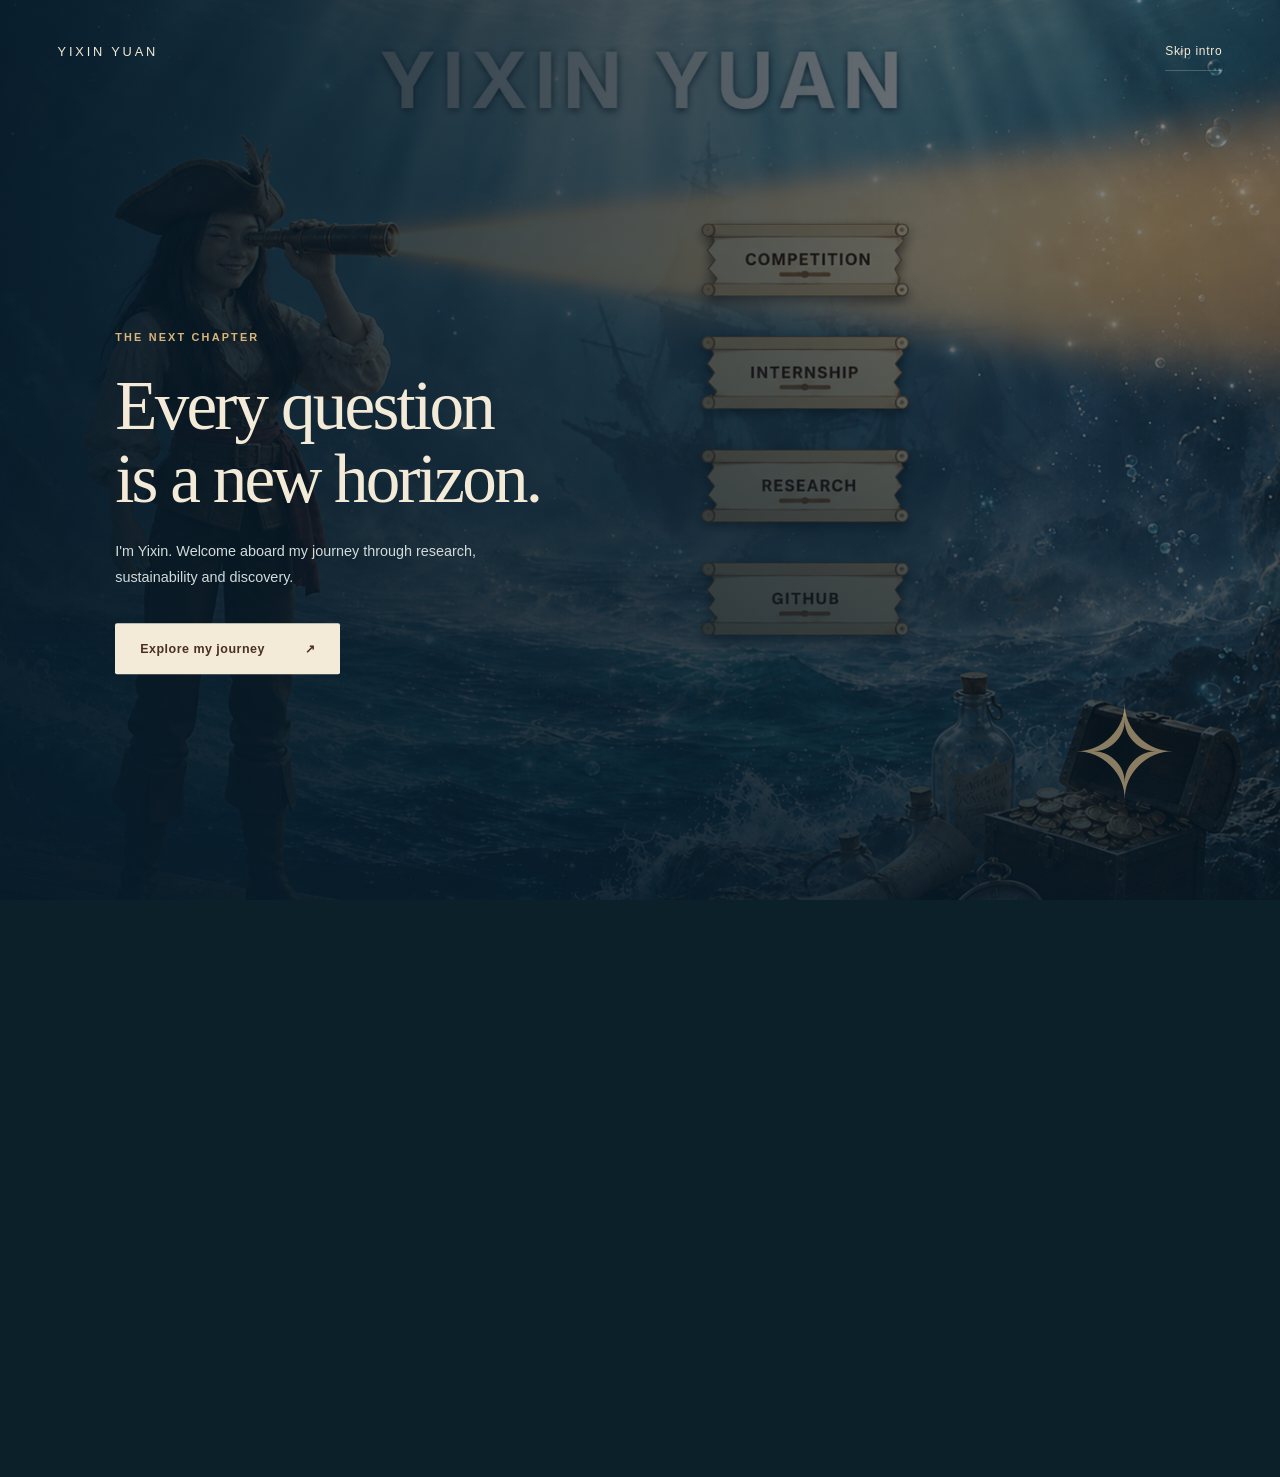
==== index.html @ 0bddb278 "Publish personal portfolio" ====
<!DOCTYPE html>
<!--
素材替换指南（完整说明见 README.md）：
- config.js：统一修改英文履历、文案、图片路径、视频链接与项目链接。
- ：四张 16:10 场景图；新增 GitHub 状态可在配置中设置。
- pirate-intro-v2.mp4：已接入开场视频，路径统一在 config.js 修改。
- assets/documents/：简历 PDF 与研究计划；：碳核算演示。
- 直接双击本文件即可预览；也可运行 python3 -m http.server 8765。
- 无框架、无构建、无外部字体/CDN；缺少视频或状态图时自动降级。
-->
<html lang="en">
<head>
  <meta charset="UTF-8">
  <meta name="viewport" content="width=device-width,initial-scale=1,viewport-fit=cover">
  <meta name="theme-color" content="#102e39">
  <meta name="description" content="">
  <title>Yixin Yuan</title>
  <link rel="stylesheet" href="styles.css">
  <script src="config.js" defer></script>
  <script src="app.js" defer></script>
</head>
<body>
  <section id="intro" class="intro" aria-labelledby="intro-title">
    <img id="intro-poster" class="intro-poster" alt="" fetchpriority="high">
    <video id="intro-video" class="intro-video" playsinline muted preload="auto" hidden></video>
    <div class="intro-shade"></div>
    <div class="intro-top"><span id="intro-name"></span><button id="skip-intro" class="text-button"></button></div>
    <div class="intro-copy">
      <p id="intro-kicker" class="eyebrow"></p>
      <h1 id="intro-title"></h1>
      <p id="intro-description"></p>
      <button id="enter" class="primary-button"><span></span><span aria-hidden="true">↗</span></button>
    </div>
    <div class="video-controls"><button id="play-video" class="text-button" hidden></button><button id="sound" class="text-button" hidden></button></div>
    <span class="intro-compass" aria-hidden="true">✧</span>
  </section>

  <main id="main" class="main" inert>
    <header class="topbar">
      <a id="brand" class="brand" href="#about"></a>
      <span id="subtitle" class="top-subtitle"></span>
      <div class="top-actions"><button id="motion" class="icon-button"></button><button id="replay" class="text-button"></button></div>
    </header>
    <section id="voyage" class="voyage" aria-labelledby="scene-title">
      <h1 id="scene-title" class="sr-only"></h1>
      <div id="stage" class="stage">
        <div id="scene-images" class="scene-images" aria-hidden="true"></div>
        <div class="sea-vignette" aria-hidden="true"></div>
        <div class="scene-signature"><span id="scene-name-mobile"></span><p id="motto"></p></div>
        <nav id="scroll-nav" class="scroll-nav"></nav>
        <div class="scene-caption"><span class="tiny-star" aria-hidden="true">✧</span><p id="scene-hint"></p></div>
      </div>
      <div class="voyage-bottom"><span id="education"></span><button id="awards" class="award-button"><span aria-hidden="true">✦</span><span></span><span aria-hidden="true">↗</span></button></div>
    </section>
    <section id="about" class="about">
      <div><p id="about-kicker" class="eyebrow"></p><h2 id="headline"></h2></div>
      <div class="about-content"><p id="bio"></p><p id="education-previous" class="education-previous"></p><p id="skills-label" class="eyebrow"></p><ul id="skills" class="skills"></ul><div class="about-links"><a id="contact" class="primary-button"></a><a id="cv" class="text-link"></a><a id="github-profile" class="text-link" hidden></a><a id="research-plan" class="text-link"></a><button id="beyond" class="more-button"></button></div></div>
    </section>
    <footer><span id="footer-text"></span><span id="footer-name"></span></footer>
  </main>

  <dialog id="detail" class="detail" aria-labelledby="detail-title">
    <div class="paper">
      <div class="paper-top"><span id="detail-number" class="eyebrow"></span><button id="close-detail" class="close-button"><span aria-hidden="true">×</span></button></div>
      <header class="paper-heading"><p id="detail-subtitle" class="eyebrow"></p><h2 id="detail-title" tabindex="-1"></h2><p id="detail-intro"></p></header>
      <div id="detail-projects"></div>
      <div class="paper-end" aria-hidden="true">✧</div>
    </div>
  </dialog>
  <noscript><div class="noscript">Please enable JavaScript to explore this portfolio.</div></noscript>
</body>
</html>
---- styles.css ----
/* 海盗场景提供叙事，正文区域保持留白；全部交互控件使用真实 HTML，图片不承担可访问性。 */
:root{--sea:#102e39;--deep:#0b2029;--cream:#f3ead7;--ink:#493122;--red:#8b2f28;--gold:#d8b67b;--motion:520ms;color-scheme:dark;font-family:Arial,Helvetica,sans-serif;background:var(--deep);color:var(--cream)}
*{box-sizing:border-box}html{scroll-behavior:smooth}body{margin:0}body.intro-open,body.modal-open{overflow:hidden}button,a{-webkit-tap-highlight-color:transparent}button{font:inherit;color:inherit;cursor:pointer}button{border:0}a{color:inherit}button:focus-visible,a:focus-visible{outline:3px solid #ffdf9f;outline-offset:6px}button:disabled{cursor:default}button[hidden],a[hidden],video[hidden]{display:none!important}.sr-only{position:absolute;width:1px;height:1px;padding:0;margin:-1px;overflow:hidden;clip:rect(0,0,0,0);white-space:nowrap;border:0}.eyebrow{text-transform:uppercase;letter-spacing:.2em;font-size:.68rem;line-height:1.6;font-weight:700}.text-button{background:transparent;padding:12px 0;border-bottom:1px solid #ffffff35;font-size:.75rem;letter-spacing:.06em}.text-button:hover{color:#fff;border-color:var(--gold)}.primary-button{background:var(--cream);color:var(--ink);display:inline-flex;gap:40px;align-items:center;justify-content:space-between;padding:18px 25px;text-decoration:none;font-size:.78rem;font-weight:700;letter-spacing:.04em;transition:transform .25s,box-shadow .25s;border-radius:2px}.primary-button:hover{transform:translateY(-3px);box-shadow:0 10px 35px #0004}.text-link{font-size:.8rem;text-underline-offset:7px}.icon-button{background:transparent;border:1px solid #ffffff3d;border-radius:30px;padding:10px 15px;font-size:.65rem;letter-spacing:.04em;min-height:40px}
.intro{position:fixed;inset:0;z-index:20;background:var(--deep);overflow:hidden;transition:opacity .7s,visibility .7s}.intro.is-leaving{opacity:0;visibility:hidden;pointer-events:none}.intro-poster,.intro-video{position:absolute;width:100%;height:100%;object-fit:cover;object-position:center;inset:0}.intro-poster{filter:brightness(.62);transform:scale(1.03);animation:drift 18s ease-in-out infinite alternate}.intro-video{z-index:1}.intro-shade{position:absolute;z-index:2;inset:0;background:linear-gradient(90deg,#071b29e8 0%,#071b2985 52%,#071b2920),linear-gradient(0deg,#071b29bb,transparent 70%)}.intro-top{position:absolute;top:32px;left:4.5vw;right:4.5vw;z-index:3;display:flex;justify-content:space-between;align-items:center}.intro-top>span{font-size:.8rem;text-transform:uppercase;letter-spacing:.22em}.intro-copy{position:absolute;z-index:3;left:9vw;top:50%;transform:translateY(-37%);max-width:590px}.intro-copy .eyebrow{color:var(--gold);margin-bottom:24px}.intro-copy h1{font:normal clamp(2.8rem,5.4vw,5.5rem)/1.05 Georgia,'Times New Roman',serif;letter-spacing:-.04em;margin:0 0 24px;text-wrap:balance}.intro-copy>p:not(.eyebrow){max-width:395px;color:#d1dbdb;line-height:1.8;font-size:.9rem;margin-bottom:32px}.intro-compass{position:absolute;right:8vw;bottom:8vh;font-size:8rem;font-weight:100;color:#f4d39a8c;z-index:3;animation:compass 30s linear infinite}.video-controls{display:flex;gap:24px;margin-top:16px}.main{opacity:0;transition:opacity .7s}.main.is-ready{opacity:1}.topbar{height:78px;display:flex;justify-content:space-between;align-items:center;padding:0 4vw;gap:24px;background:#102e39}.brand{font-size:.73rem;font-weight:700;letter-spacing:.18em;text-transform:uppercase;text-decoration:none;white-space:nowrap}.top-subtitle{color:#b8cccf;font-size:.67rem;letter-spacing:.1em}.top-actions{display:flex;gap:22px;align-items:center}.top-actions .text-button{font-size:.65rem}.voyage{padding:0 2vw;background:linear-gradient(#102e39,#0b2029)}.stage{width:100%;aspect-ratio:1.6;position:relative;border-radius:12px;isolation:isolate;transform:perspective(1600px) rotateX(var(--rx,0deg)) rotateY(var(--ry,0deg));transition:transform .45s ease-out;box-shadow:0 30px 90px #0003;background:radial-gradient(ellipse at 70% 25%,#668c94,#123b50);overflow:hidden}.scene-images{position:absolute;inset:0}.scene-image{position:absolute;inset:0;width:100%;height:100%;object-fit:contain;opacity:0;transition:opacity .45s ease;pointer-events:none}.scene-image.is-active{opacity:1}.sea-vignette{position:absolute;inset:0;pointer-events:none;background:linear-gradient(0deg,#071f38a8,transparent 15%);z-index:1}.scroll-nav{position:absolute;inset:0;z-index:2;pointer-events:none}.scroll-button{position:absolute;left:var(--x);top:var(--y);width:var(--w);height:var(--h);background:transparent;border-radius:8px;pointer-events:auto;transition:box-shadow .25s,transform .25s,background .25s;transform-origin:center;isolation:isolate}.scroll-button .scroll-label,.scroll-button .scroll-number,.scroll-button .scroll-arrow{opacity:0}.scroll-button:hover,.scroll-button.is-selected,.scroll-button:focus-visible{box-shadow:0 12px 22px #2a1a1466,0 0 36px #fce1a36b;transform:scale(1.055);background:#ffe0a81c;outline:1px solid #ffe4b38c}.scroll-button::after{content:'';position:absolute;inset:4px;border-radius:4px;border:1px solid transparent;pointer-events:none}.scroll-button:focus-visible::after{border:2px solid var(--red)}.scene-caption{position:absolute;bottom:4%;left:5%;z-index:2;display:flex;align-items:center;gap:12px;color:#fff;text-shadow:0 1px 8px #000}.scene-caption p{font-size:.65rem;letter-spacing:.11em}.tiny-star{font-size:1.4rem;color:var(--gold)}.voyage-bottom{display:flex;align-items:center;justify-content:space-between;padding:24px 3vw 28px;gap:24px}.voyage-bottom>span{font-size:.64rem;line-height:1.7;color:#b7c7c8;letter-spacing:.04em}.award-button{display:flex;gap:16px;align-items:center;padding:12px 0;background:none;font-size:.7rem;letter-spacing:.05em;border-bottom:1px solid #d8b67b55;white-space:nowrap}.award-button>span:first-child{color:var(--gold)}.award-button:hover{color:var(--gold)}.about{display:grid;grid-template-columns:1fr 1fr;gap:8vw;padding:80px 8vw 100px;background:var(--cream);color:var(--ink)}.about .eyebrow{color:var(--red)}.about h2{font:normal clamp(2rem,3.5vw,3.7rem)/1.1 Georgia,serif;letter-spacing:-.035em;max-width:540px;margin:25px 0}.about-content>p:first-child{font-size:.97rem;line-height:1.9;margin-top:0}.education-previous{font-size:.75rem;line-height:1.6;color:#766351}.about-content>.eyebrow{margin-top:30px}.skills{list-style:none;padding:0;display:flex;flex-wrap:wrap;gap:8px;margin:16px 0 28px}.skills li{font-size:.66rem;border:1px solid #604b3333;padding:8px 10px;border-radius:2px}.about-links{display:flex;gap:24px;align-items:center;flex-wrap:wrap}.about-links .primary-button{background:var(--red);color:#fff}.about a:focus-visible{outline-color:var(--red)}footer{padding:27px 5vw;display:flex;justify-content:space-between;font-size:.62rem;letter-spacing:.08em;color:#b4c5c7;gap:20px}
/* 牛皮纸弹窗：边缘轮廓通过 CSS 裁切，纹理采用渐变，移动端仍保留清晰可读的实文字。 */
.detail{border:0;padding:12px;background:transparent;color:var(--ink);width:min(890px,94vw);max-height:92dvh;overflow:auto;overscroll-behavior:contain;scrollbar-width:thin;scrollbar-color:#b68d58 #e5cfaa;color-scheme:light;outline:none}.detail::backdrop{background:#081c2c9c;backdrop-filter:blur(12px);-webkit-backdrop-filter:blur(12px)}.detail[open]{animation:unfurl .45s cubic-bezier(.2,.85,.2,1)}.detail.is-closing{animation:fold .22s ease forwards}.detail.is-closing::backdrop{background:#081c2c00;backdrop-filter:blur(0)}.paper{position:relative;padding:32px clamp(24px,6vw,70px) 26px;background:radial-gradient(ellipse at 0 5%,#aa6c3d44,transparent 32%),radial-gradient(ellipse at 100% 70%,#b2783936,transparent 40%),repeating-linear-gradient(4deg,#744a1504 0,#744a1504 1px,transparent 1px,transparent 4px),linear-gradient(120deg,#ead4ab,#f4e5c5 40%,#e6c99a);box-shadow:inset 0 0 45px #84552650;clip-path:polygon(1% 0,18% .35%,35% 0,53% .2%,72% 0,93% .3%,99% 0,100% 7%,99.5% 19%,100% 33%,99.6% 53%,100% 74%,99.4% 89%,100% 100%,85% 99.7%,66% 100%,46% 99.7%,22% 100%,0 99.6%,.5% 83%,0 68%,.45% 44%,0 23%)}.paper-top{display:flex;justify-content:space-between;align-items:center;gap:20px;border-bottom:1px solid #8a54232e;padding-bottom:18px}.paper-top>.eyebrow{color:#86684c;font-size:.63rem}.close-button{width:44px;height:44px;border:1px solid #72472b44;border-radius:50%;background:#f9ebd145;font-size:1.7rem;color:var(--red);line-height:1}.close-button:hover{background:var(--red);color:#fff}.close-button:focus-visible,.detail a:focus-visible{outline-color:var(--red)}.paper-heading{padding:28px 0}.paper-heading .eyebrow{color:var(--red)}.paper-heading h2{font:normal clamp(2rem,4vw,3.8rem)/1.05 Georgia,serif;letter-spacing:-.035em;color:var(--red);margin:14px 0 20px;outline:none}.paper-heading>p:last-child{line-height:1.8;font-size:.9rem;max-width:650px}.project{border-top:1px solid #8a542340;padding:26px 0}.project-meta{display:flex;justify-content:space-between;align-items:flex-start;gap:18px}.project h3{font:normal clamp(1.4rem,2.3vw,1.9rem)/1.2 Georgia,serif;margin:0;color:#663c26;max-width:470px}.project time{font-size:.66rem;line-height:1.6;color:var(--red);min-width:92px;text-align:right;padding-top:4px}.project-role{font-size:.75rem;line-height:1.7;font-weight:700;margin:10px 0;color:#6d503c}.tags{display:flex;flex-wrap:wrap;gap:7px;margin:14px 0 20px}.tags span{font-size:.61rem;padding:5px 8px;background:#8b2f280a;border:1px solid #8b2f282b;border-radius:2px;color:var(--red)}.project h4{font-size:.61rem;letter-spacing:.16em;text-transform:uppercase;color:var(--red);margin:20px 0 8px}.project ul{padding-left:18px;margin:8px 0;font-size:.83rem;line-height:1.8}.project li{padding-left:3px;margin-bottom:6px}.project-link{display:inline-flex;gap:20px;margin-top:12px;font-size:.75rem;color:var(--red);font-weight:700;text-underline-offset:6px;line-height:1.7}.paper-end{text-align:center;color:#99643f;font-size:2rem;padding-top:10px}.noscript{position:fixed;z-index:100;inset:0;display:grid;place-content:center;background:var(--sea);padding:30px;line-height:2}
@keyframes drift{to{transform:scale(1.09) translateX(-1%)}}@keyframes compass{to{transform:rotate(360deg)}}@keyframes unfurl{from{opacity:0;transform:translate(var(--origin-x,0),var(--origin-y,25px)) scale(.84)}to{opacity:1;transform:translate(0,0) scale(1)}}@keyframes fold{to{opacity:0;transform:translateY(14px) scale(.96)}}
@media(min-width:1800px){.voyage{padding:0 max(2vw,calc((100vw - 1800px)/2))}.topbar{padding-left:max(4vw,calc((100vw - 1700px)/2));padding-right:max(4vw,calc((100vw - 1700px)/2))}}
@media(max-width:760px){.topbar{height:68px;padding:0 5vw;gap:12px}.top-subtitle{display:none}.top-actions{gap:14px}.brand{font-size:.66rem}.icon-button{font-size:.57rem;padding:9px}.top-actions .text-button{font-size:.57rem}.voyage{padding:0}.stage{aspect-ratio:auto;min-height:0;overflow:visible;border-radius:0;transform:none!important;box-shadow:none;background:var(--sea);padding-top:62.5%}.scene-images{height:auto;aspect-ratio:1.6;bottom:auto;overflow:hidden}.scene-image{object-fit:contain}.sea-vignette{height:62.5vw;bottom:auto;background:linear-gradient(0deg,var(--sea),transparent 25%)}.scroll-nav{position:relative;inset:auto;display:grid;grid-template-columns:1fr 1fr;gap:17px 14px;padding:10px 6vw 16px;background:var(--sea)}.scroll-button{position:relative;left:auto;top:auto;width:auto;height:76px;display:flex;align-items:center;justify-content:center;gap:9px;background:linear-gradient(110deg,#d2b17b,#f0dfb5 40%,#e0c393);border:1px solid #ad8653;border-radius:3px;color:#573723;box-shadow:0 5px 12px #0004;transition:transform .25s,box-shadow .25s;clip-path:polygon(0 0,100% 0,100% 12%,95% 23%,100% 35%,96% 48%,100% 60%,95% 73%,100% 85%,100% 100%,0 100%,0 85%,5% 73%,0 60%,4% 48%,0 35%,5% 23%,0 12%)}.scroll-button .scroll-label{opacity:1;font-size:.68rem;text-transform:uppercase;letter-spacing:.09em;font-weight:700}.scroll-button .scroll-number{opacity:.5;font-size:.58rem}.scroll-button::before{content:'';position:absolute;inset:6px 0;border-top:1px solid #ad8653;border-bottom:1px solid #ad8653}.scroll-button:hover,.scroll-button.is-selected,.scroll-button:focus-visible{background:linear-gradient(110deg,#dec18e,#fff0c9 40%,#e4c590);transform:translateY(-3px);box-shadow:0 8px 20px #e8cc6a55;outline:0}.scroll-button.is-selected .scroll-label{color:var(--red)}.scroll-button.is-selected::after{border:1px solid var(--red);inset:10px}.scene-caption{position:relative;inset:auto;justify-content:center;padding:3px 6vw 15px;gap:8px}.scene-caption p{font-size:.58rem;letter-spacing:.025em;text-align:center;line-height:1.8}.voyage-bottom{padding:14px 6vw 24px;align-items:flex-start;gap:18px;border-top:1px solid #ffffff12}.voyage-bottom>span{max-width:55%;font-size:.6rem}.award-button{font-size:.61rem;gap:8px;padding-top:4px}.about{grid-template-columns:1fr;gap:20px;padding:46px 7vw 54px}.about h2{margin:16px 0 10px;font-size:2.5rem}.about-content>p:first-child{font-size:.9rem}.about-links{gap:20px}.about-links .primary-button{padding:16px 20px}.intro-copy{left:8vw;right:8vw;max-width:none;transform:translateY(-33%)}.intro-copy h1{font-size:clamp(2.7rem,10vw,4rem);max-width:500px}.intro-copy>p:not(.eyebrow){font-size:.85rem;max-width:320px}.intro-poster{object-position:26% center}.intro-shade{background:linear-gradient(90deg,#071b29db,#071b2980),linear-gradient(0deg,#071b29c0,transparent)}.intro-top{top:18px;left:7vw;right:7vw}.intro-compass{font-size:4rem;bottom:4vh;right:10vw}.detail{width:96vw;max-height:94dvh;padding:5px}.paper{padding:20px 23px}.paper-top{padding-bottom:8px}.paper-heading{padding:20px 0 14px}.paper-heading h2{font-size:2.5rem}.paper-heading>p:last-child{font-size:.82rem}.project-meta{flex-direction:column;gap:7px}.project time{text-align:left;min-width:0}.project h3{font-size:1.45rem}.project ul{font-size:.8rem}.project{padding:22px 0}footer{font-size:.56rem;line-height:1.7;padding:24px 7vw}}
@media(max-height:520px) and (orientation:landscape){.intro-copy{top:20%;transform:none;max-width:620px}.intro-copy h1{font-size:2.5rem;margin-bottom:10px}.intro-copy .eyebrow{margin-bottom:10px}.intro-copy>p:not(.eyebrow){margin:10px 0;font-size:.75rem}.intro-top{top:12px}.intro-copy .primary-button{padding:12px 20px}.intro-compass{display:none}}
/* 尊重系统与页面内的减弱动态设置：无跟随/漂移，图片和弹窗直接切换。 */
body.reduce-motion *,body.reduce-motion *::before,body.reduce-motion *::after{animation:none!important;transition:none!important;scroll-behavior:auto!important}body.reduce-motion .stage{transform:none!important}
@media(prefers-reduced-motion:reduce){html{scroll-behavior:auto}.intro-poster,.intro-compass{animation:none}.stage{transform:none!important}}
/* 手机采用人物近景，裁去图片自带的微小卷轴；真实交互卷轴在下方两列布局。 */
@media(max-width:760px){.stage{padding-top:min(80vw,420px)}.scene-images{aspect-ratio:auto;height:min(80vw,420px)}.scene-image{width:205%;height:auto;max-width:none;left:-8%;top:-18%;object-fit:initial}.sea-vignette{height:min(80vw,420px)}}
@media(max-width:760px){.scene-image{top:-20vw}}

/* 视频开场：完整保留横向画面，竖屏采用留边；不覆盖人物表演。 */
.video-controls{position:absolute;z-index:4;left:4.5vw;bottom:max(24px,env(safe-area-inset-bottom));margin:0;gap:14px}
.video-controls .text-button,.has-video #skip-intro{background:#0b2029c9;border:1px solid #ffffff40;border-radius:24px;padding:12px 18px;backdrop-filter:blur(8px)}
.intro.has-video{background:#071b25}
.has-video .intro-video,.has-video .intro-poster{object-fit:contain;object-position:center;transform:none;animation:none;filter:none}
.has-video .intro-shade,.has-video .intro-compass{display:none}
.has-video .intro-copy{position:absolute;width:1px;height:1px;margin:-1px;padding:0;overflow:hidden;clip-path:inset(50%);white-space:nowrap;pointer-events:none}
.has-video #enter{display:none}
.has-video .intro-top{justify-content:flex-end;top:max(18px,env(safe-area-inset-top))}
.has-video #intro-name{display:none}
@media(max-width:760px){.video-controls{left:7vw;right:7vw;bottom:max(22px,env(safe-area-inset-bottom));flex-wrap:wrap}.video-controls .text-button{font-size:.68rem}}

/* 格言采用可编辑文字层，与姓名下方留白对齐；无须改动四张场景图。 */
.scene-signature{position:absolute;z-index:2;top:16.3%;left:0;width:100%;text-align:center;pointer-events:none;padding:0 20px;color:#fff0cf;text-shadow:0 2px 12px #102c3dcc,0 1px 3px #102c3d}
.scene-signature p{font:italic clamp(12px,1.65vw,27px)/1.4 Georgia,'Times New Roman',serif;letter-spacing:.075em;margin:0}
#scene-name-mobile{display:none}
.more-button{background:none;padding:9px 0;color:var(--red);border-bottom:1px solid #8b2f2855;font-size:.8rem}
.more-button:hover{border-color:var(--red)}
@media(max-width:760px){.scene-signature{top:12px;padding:0 12px}.scene-signature p{font-size:clamp(10px,2.8vw,18px);letter-spacing:.035em}#scene-name-mobile{display:block;font-size:clamp(15px,4.4vw,24px);font-weight:700;text-transform:uppercase;letter-spacing:.18em;margin-bottom:6px}}

/* 项目同时提供演示与源码时保留清晰间距，窄屏允许自然换行。 */
.project-link { margin-right: 24px; }
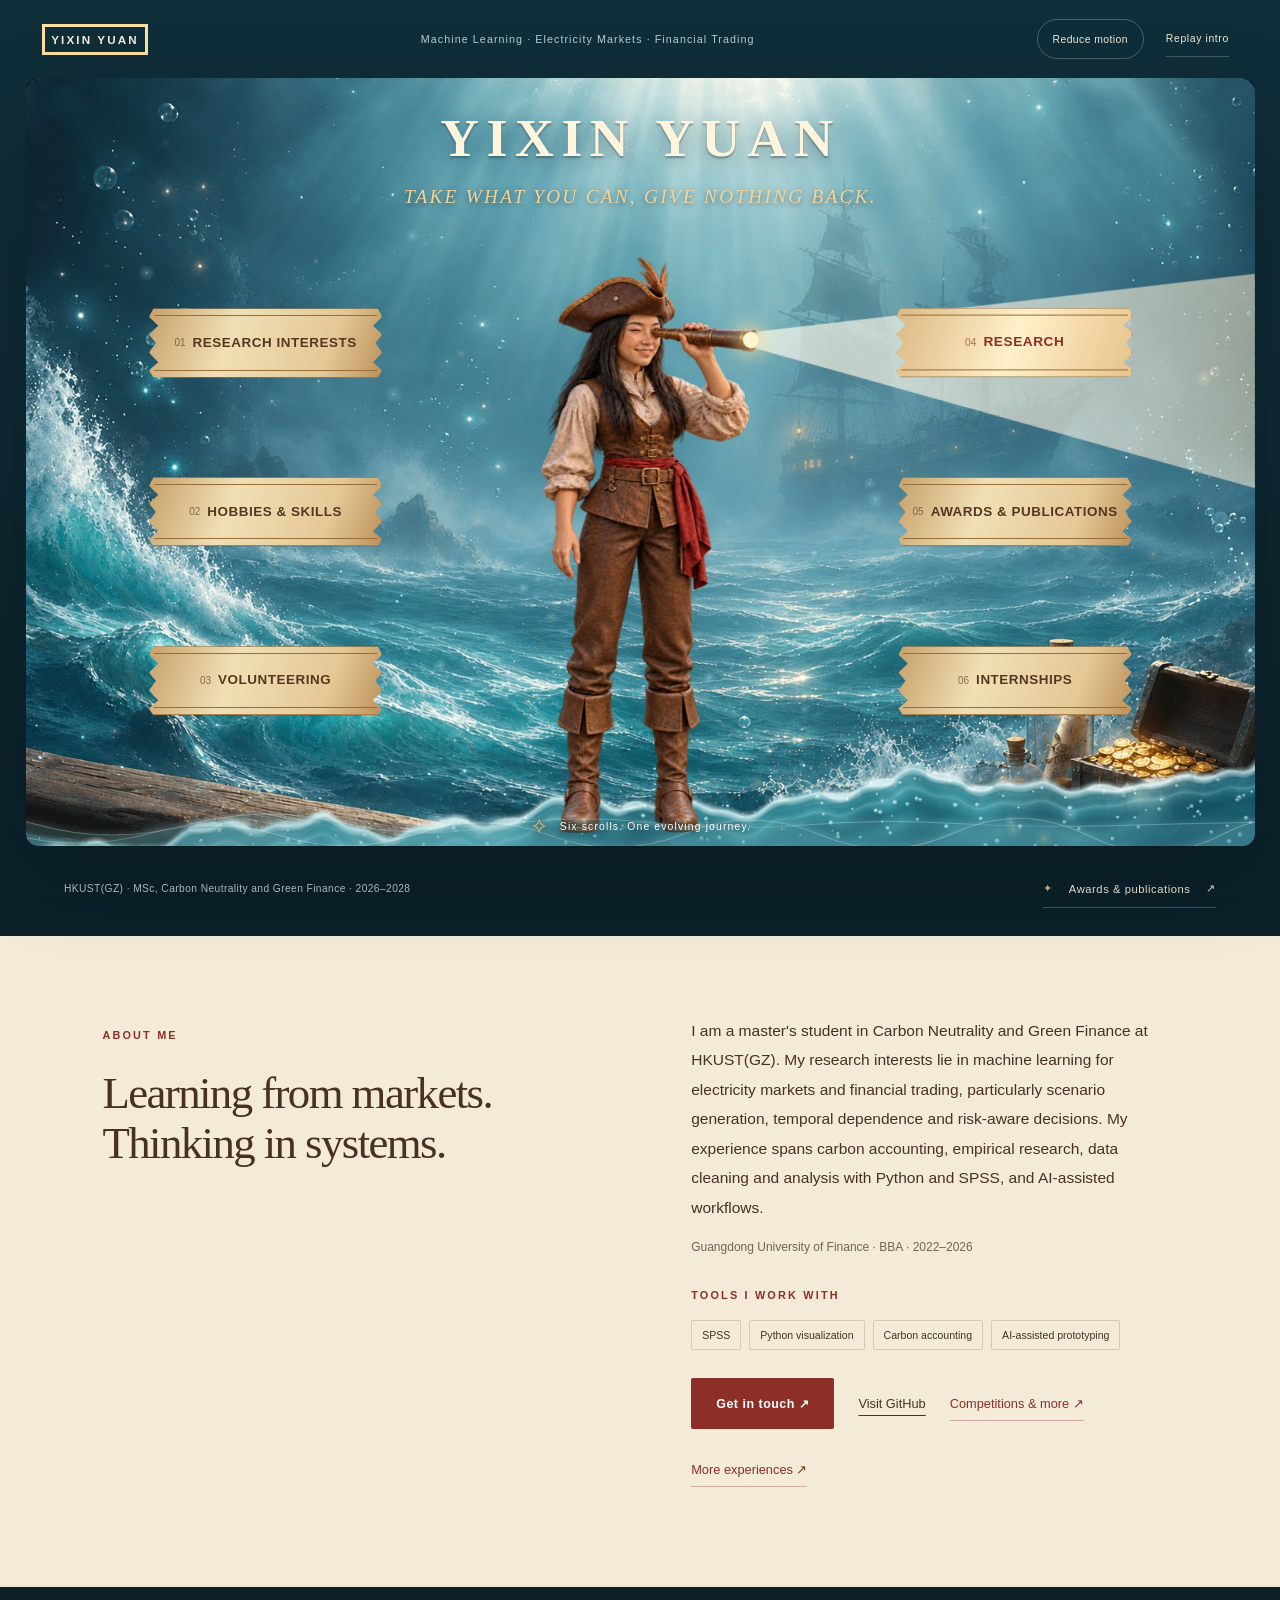
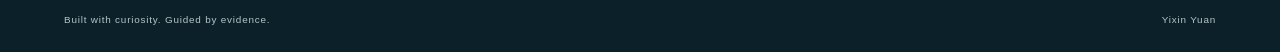
==== commit 23b9ef81: "Update portfolio with six chapters, stable intro and research interests" ====
--- a/index.html
+++ b/index.html
@@ -1,12 +1,12 @@
 <!DOCTYPE html>
 <!--
-素材替换指南（完整说明见 README.md）：
-- config.js：统一修改英文履历、文案、图片路径、视频链接与项目链接。
-- ：四张 16:10 场景图；新增 GitHub 状态可在配置中设置。
-- pirate-intro-v2.mp4：已接入开场视频，路径统一在 config.js 修改。
-- assets/documents/：简历 PDF 与研究计划；：碳核算演示。
-- 直接双击本文件即可预览；也可运行 python3 -m http.server 8765。
-- 无框架、无构建、无外部字体/CDN；缺少视频或状态图时自动降级。
+素材替换指南：
+- config.js：集中编辑英文履历、图片/视频地址和项目链接。
+- assets/poses/：六个透明人物视角；scene.poses：镜筒前后端坐标。换图需重新标定。
+- intro.mode=unified-alpha：v3 人物透明帧叠在同一海景上；卷轴与介绍页复用同一配置和 CSS。
+- scene.atmosphere：控制动态星点开关和桌面/手机数量；Reduce motion 可关闭所有动效。
+- 公开版不包含论文原文、简历或研究计划文件，下载链接保持空值。
+- 原生 HTML/CSS/JS，无需构建。可运行 python3 -m http.server 8772 本地预览。
 -->
 <html lang="en">
 <head>
@@ -15,14 +15,21 @@
   <meta name="theme-color" content="#102e39">
   <meta name="description" content="">
   <title>Yixin Yuan</title>
-  <link rel="stylesheet" href="styles.css">
-  <script src="config.js" defer></script>
-  <script src="app.js" defer></script>
+  <link rel="stylesheet" href="styles.css?v=20261118-release-v10">
+  <script src="config.js?v=20261118-release-v10" defer></script>
+  <script src="app.js?v=20261118-release-v10" defer></script>
 </head>
 <body>
-  <section id="intro" class="intro" aria-labelledby="intro-title">
+  <section id="intro" class="intro intro-six" aria-labelledby="intro-title">
+    <div id="intro-layout" class="stage six-scrolls intro-layout ocean-scene">
+      <div id="intro-film" class="intro-film"><video id="intro-video" class="intro-video" playsinline muted preload="auto" hidden></video></div>
+      <div class="intro-ambient" aria-hidden="true"></div><div class="intro-light-layer" aria-hidden="true"><div class="ocean-light ocean-light-a"></div><div class="ocean-light ocean-light-b"></div></div>
+      <div class="scene-signature"><span id="intro-display-name" class="intro-display-name"></span><p id="intro-display-motto"></p></div>
+      <canvas id="intro-alpha" class="intro-alpha" aria-hidden="true"></canvas><img id="intro-character" class="intro-character" alt="" aria-hidden="true">
+      <div class="wave-layer" aria-hidden="true"><svg class="wave wave-far" viewBox="0 0 1600 110" preserveAspectRatio="none"><path d="M0 45 Q80 2 160 42 T320 45 T480 40 T640 48 T800 40 T960 45 T1120 42 T1280 46 T1440 40 T1600 45 V110 H0Z"/></svg><svg class="wave wave-near" viewBox="0 0 1600 110" preserveAspectRatio="none"><path d="M0 50 Q70 12 140 48 T280 46 T420 51 T560 46 T700 50 T840 45 T980 48 T1120 44 T1260 50 T1400 47 T1540 50 L1600 45 V110 H0Z"/></svg></div><nav id="intro-scrolls" class="scroll-nav" aria-label="Explore portfolio chapters"></nav>
+    </div>
     <img id="intro-poster" class="intro-poster" alt="" fetchpriority="high">
-    <video id="intro-video" class="intro-video" playsinline muted preload="auto" hidden></video>
+    
     <div class="intro-shade"></div>
     <div class="intro-top"><span id="intro-name"></span><button id="skip-intro" class="text-button"></button></div>
     <div class="intro-copy">
@@ -43,11 +50,12 @@
     </header>
     <section id="voyage" class="voyage" aria-labelledby="scene-title">
       <h1 id="scene-title" class="sr-only"></h1>
-      <div id="stage" class="stage">
-        <div id="scene-images" class="scene-images" aria-hidden="true"></div>
+      <div id="stage" class="stage six-scrolls ocean-scene layered-scene">
+        <img id="mobile-character" class="mobile-character" alt="" aria-hidden="true"><div id="scene-images" class="scene-images" aria-hidden="true"></div><div id="telescope-beam" class="telescope-beam" aria-hidden="true"></div><div id="lens-glow" class="lens-glow" aria-hidden="true"></div>
+        <div id="atmosphere" class="atmosphere" aria-hidden="true"><div class="ocean-light ocean-light-a"></div><div class="ocean-light ocean-light-b"></div><canvas id="stardust"></canvas></div>
         <div class="sea-vignette" aria-hidden="true"></div>
         <div class="scene-signature"><span id="scene-name-mobile"></span><p id="motto"></p></div>
-        <nav id="scroll-nav" class="scroll-nav"></nav>
+        <div class="wave-layer" aria-hidden="true"><svg class="wave wave-far" viewBox="0 0 1600 110" preserveAspectRatio="none"><path d="M0 45 Q80 2 160 42 T320 45 T480 40 T640 48 T800 40 T960 45 T1120 42 T1280 46 T1440 40 T1600 45 V110 H0Z"/></svg><svg class="wave wave-near" viewBox="0 0 1600 110" preserveAspectRatio="none"><path d="M0 50 Q70 12 140 48 T280 46 T420 51 T560 46 T700 50 T840 45 T980 48 T1120 44 T1260 50 T1400 47 T1540 50 L1600 45 V110 H0Z"/></svg></div><nav id="scroll-nav" class="scroll-nav"></nav>
         <div class="scene-caption"><span class="tiny-star" aria-hidden="true">✧</span><p id="scene-hint"></p></div>
       </div>
       <div class="voyage-bottom"><span id="education"></span><button id="awards" class="award-button"><span aria-hidden="true">✦</span><span></span><span aria-hidden="true">↗</span></button></div>
--- a/styles.css
+++ b/styles.css
@@ -37,3 +37,152 @@
 
 /* 项目同时提供演示与源码时保留清晰间距，窄屏允许自然换行。 */
 .project-link { margin-right: 24px; }
+
+/* 影院窗口：仅隐藏视频顶部 6.5% 的边缘，原始媒体文件保持不变。
+   JS 根据视频元数据计算窗口尺寸；桌面/竖屏都采用等比留边，不拉伸人物。 */
+.intro-film{position:absolute;inset:0;z-index:1;overflow:hidden}
+.has-video .intro-film{inset:auto;left:50%;top:50%;transform:translate(-50%,-50%)}
+.has-video .intro-film .intro-video{width:100%;left:0;right:auto;bottom:auto;object-fit:fill;max-width:none}
+.has-video .intro-poster{visibility:hidden}
+
+/* 柔和的海底体积光：两层宽光束有不同运动周期，避免机械式同步。
+   混合与遮罩只作用于装饰层；所有点击仍传递到原有卷轴按钮。 */
+.atmosphere{position:absolute;inset:0;z-index:1;overflow:hidden;pointer-events:none;border-radius:inherit;contain:strict}
+.atmosphere[hidden]{display:none}
+#stardust{position:absolute;inset:0;width:100%;height:100%;pointer-events:none}
+.ocean-light{position:absolute;inset:-20% -12% -8%;transform-origin:50% 0;mix-blend-mode:screen;pointer-events:none;will-change:transform,opacity;filter:blur(12px);-webkit-mask-image:linear-gradient(#000 0%,#000a 35%,transparent 92%);mask-image:linear-gradient(#000 0%,#000a 35%,transparent 92%)}
+.ocean-light-a{background:conic-gradient(from 153deg at 48% 0%,transparent 0deg,#d7faff00 7deg,#d7faff70 12deg,#efffff10 17deg,transparent 23deg,#c8efff00 33deg,#c8efff55 38deg,transparent 45deg);opacity:.45;animation:tidal-light-a 19s ease-in-out infinite alternate}
+.ocean-light-b{background:conic-gradient(from 164deg at 68% -4%,transparent 0deg,#ffe7bd00 9deg,#ffe7bd50 16deg,transparent 23deg,#bcefff00 38deg,#bcefff50 43deg,transparent 49deg);opacity:.32;animation:tidal-light-b 27s ease-in-out infinite alternate}
+@keyframes tidal-light-a{0%{transform:translateX(-4%) rotate(-7deg);opacity:.24}50%{opacity:.49}100%{transform:translateX(5%) rotate(8deg);opacity:.32}}
+@keyframes tidal-light-b{0%{transform:translateX(4%) rotate(9deg);opacity:.28}55%{opacity:.43}100%{transform:translateX(-6%) rotate(-9deg);opacity:.18}}
+.atmosphere.is-paused .ocean-light{animation-play-state:paused}
+body.reduce-motion .atmosphere{visibility:hidden}
+@media(prefers-reduced-motion:reduce){.ocean-light{animation:none}}
+@media(max-width:760px){.atmosphere{height:min(80vw,420px);bottom:auto;border-radius:0}.ocean-light{filter:blur(8px)}.ocean-light-a{opacity:.35}.ocean-light-b{opacity:.24}}
+
+/* 单一海景 + 真透明视频帧 + 高清人物：开场和主界面共用全部布局规则。 */
+.six-scrolls{min-height:0;aspect-ratio:1.6;background:var(--ocean-background) center/100% 100% no-repeat #244d60;isolation:isolate}
+.six-scrolls .scene-images{position:absolute;inset:22% 31% 2%;border:0;border-radius:0;background:none;box-shadow:none;overflow:visible;z-index:2}
+.six-scrolls .scene-image{inset:0;width:100%;height:100%;object-fit:contain;transform:none;filter:none;transition:none}
+
+.six-scrolls .sea-vignette{display:none}
+.six-scrolls .scene-signature{top:4%;z-index:4;color:#f9fcfa}
+.six-scrolls #scene-name-mobile,.intro-display-name{display:block;font:700 clamp(26px,4vw,66px)/1.1 Arial,Helvetica,sans-serif;letter-spacing:.12em;text-transform:uppercase;text-shadow:0 4px 8px #12323d66;margin-bottom:15px}
+.six-scrolls .scene-signature p{font:normal clamp(12px,1.6vw,25px)/1.4 Arial,Helvetica,sans-serif;color:#dfb974;letter-spacing:0;text-shadow:0 2px 5px #12323d80}
+.six-scrolls .scroll-nav{z-index:5}
+.six-scrolls .scroll-button{display:flex;align-items:center;justify-content:center;gap:7px;padding:8px 13px;background:linear-gradient(110deg,#c7a16a,#f0dfb5 35%,#e4c896 76%,#bc915a);border:1px solid #a9814e;border-radius:3px;box-shadow:0 8px 24px #0004;clip-path:polygon(2% 0,98% 0,100% 12%,96% 25%,100% 38%,97% 50%,100% 64%,96% 78%,100% 90%,98% 100%,2% 100%,0 90%,4% 78%,0 64%,3% 50%,0 38%,4% 25%,0 12%);color:#563622;transition:transform .2s,box-shadow .2s}
+.six-scrolls .scroll-button::before{content:'';position:absolute;inset:6px 4px;border-top:1px solid #976e38;border-bottom:1px solid #976e38;pointer-events:none}
+.six-scrolls .scroll-label{opacity:1!important;font-size:clamp(10px,1.05vw,17px);letter-spacing:.04em;text-transform:uppercase;font-weight:700;line-height:1.4;text-align:center}
+.six-scrolls .scroll-number{opacity:.65;font-size:10px}.six-scrolls .scroll-arrow{display:none}
+.six-scrolls .scroll-button.is-selected,.six-scrolls .scroll-button:hover{background:linear-gradient(110deg,#dbb984,#fff0c9,#e7c28a);box-shadow:0 8px 35px #ffe6ac66;color:#8b2f28;transform:translateY(-2px)}
+.six-scrolls .scroll-button:focus-visible{outline:3px solid #fff4ca;outline-offset:6px}
+.six-scrolls .scene-caption{left:50%;bottom:.5%;transform:translateX(-50%);white-space:nowrap;z-index:4}
+.six-scrolls .atmosphere{z-index:1;height:100%;opacity:.8}
+.mobile-character{display:none}
+.telescope-beam{position:absolute;z-index:3;pointer-events:none;transform-origin:0 50%;clip-path:polygon(0 49%,100% 0,100% 100%,0 51%);background:linear-gradient(90deg,#fff3cbdb,#ffe0a5a0 35%,#ffdc9655 75%,#ffdc9600);filter:blur(6px);mix-blend-mode:screen;opacity:0;transition:opacity .3s}
+.lens-glow{position:absolute;z-index:3;width:16px;height:16px;border-radius:50%;background:#fff6d1;box-shadow:0 0 18px 8px #ffe3a099;transform:translate(-50%,-50%);pointer-events:none;opacity:0}
+.beam-ready .telescope-beam{opacity:.8}.beam-ready .lens-glow{opacity:1}
+.hobby-photo{margin:22px 0;width:100%;overflow:hidden;border-radius:7px;background:#d8c4a1}.hobby-photo img{display:block;width:100%;max-height:600px;object-fit:contain}.hobby-photo figcaption{padding:12px 16px;font-size:.75rem;color:#6d503c}
+.photo-placeholder{min-height:200px;display:grid;place-items:center;padding:20px;font:italic 20px Georgia,serif;color:#765a3c}.photo-placeholder[hidden]{display:none}
+/* 原 MP4 仅作播放时钟/声音来源，屏幕上只绘制带透明通道的人物。 */
+.intro-six{display:block;padding:78px 2vw 0;overflow:auto;background:#102e39}
+.intro-six .intro-layout{position:relative;width:100%;height:auto;min-height:0;aspect-ratio:1.6;transform:none;box-shadow:none;border-radius:12px;overflow:hidden}
+.intro-six .intro-film,.intro-six .intro-video,.intro-six .intro-poster,.intro-six .intro-copy,.intro-six .intro-shade,.intro-six .intro-compass,.intro-six #intro-name{display:none!important}
+.intro-six .intro-top{z-index:8;top:20px;right:4vw;justify-content:flex-end}
+.intro-six .intro-character,.intro-six .intro-alpha{position:absolute;left:31%;top:22%;width:38%;height:76%;object-fit:contain;z-index:2;pointer-events:none}
+.intro-six .intro-alpha{opacity:0}.intro-six.video-playing .intro-alpha{opacity:1}.intro-six.video-playing .intro-character{opacity:0}
+.intro-six .video-controls{z-index:8;left:4vw;bottom:12px}.intro-six .intro-light-layer{position:absolute;inset:0;overflow:hidden;pointer-events:none;z-index:1}
+.intro-ambient{position:absolute;inset:0;z-index:3;pointer-events:none;background:radial-gradient(2px 2px at 20% 25%,#fff9,transparent),radial-gradient(3px 3px at 75% 35%,#fff8,transparent),radial-gradient(2px 2px at 42% 68%,#fff9,transparent),radial-gradient(3px 3px at 85% 88%,#fff8,transparent);background-size:310px 280px;animation:intro-stars 15s linear infinite;opacity:.7}
+@keyframes intro-stars{to{background-position:50px -90px}}
+.wave-layer{position:absolute;inset:auto 0 0;height:8%;overflow:hidden;pointer-events:none;z-index:3;opacity:.64}.wave{position:absolute;left:-12%;bottom:-25%;width:125%;height:100%;filter:drop-shadow(0 -2px 3px #cdf8f8aa)}.wave path{stroke:#c8eef0;stroke-width:1.8;fill:#438d9b80}.wave-far{animation:wave-swell 11s ease-in-out infinite alternate;opacity:.6}.wave-near{animation:wave-swell 7.5s ease-in-out -3s infinite alternate-reverse;height:85%;bottom:-29%;opacity:.7}
+@keyframes wave-swell{from{transform:translate(-2%,4%) scaleY(.92)}to{transform:translate(4%,-5%) scaleY(1.06)}}
+.scene-paused .wave,.scene-paused .intro-ambient,.scene-paused .ocean-light{animation-play-state:paused}
+@media(min-width:1800px){.intro-six{padding-left:max(2vw,calc((100vw - 1800px)/2));padding-right:max(2vw,calc((100vw - 1800px)/2))}}
+@media(max-width:760px){
+.six-scrolls,.intro-six .intro-layout{aspect-ratio:auto;padding-top:430px;min-height:0;background-size:auto 520px;background-repeat:no-repeat;background-position:center top;background-color:#244c5d}
+.six-scrolls .scene-signature{top:28px}.six-scrolls #scene-name-mobile,.intro-display-name{font-size:29px}.six-scrolls .scene-signature p{font-size:13px}
+.six-scrolls .scene-images{top:120px;left:25%;right:25%;bottom:auto;height:295px}
+.six-scrolls .scene-image{inset:0;width:100%;height:100%;object-fit:contain}
+.six-scrolls .scroll-nav{position:relative;inset:auto;display:grid;grid-template-columns:1fr 1fr;gap:18px 12px;padding:16px 7vw 25px;background:linear-gradient(0deg,#183c4ae8,#244c5dc9)}
+.six-scrolls .scroll-button{position:relative;left:auto;top:auto;width:auto;height:82px;gap:5px;padding:10px}.six-scrolls .scroll-label{font-size:11px}
+.six-scrolls .scroll-button:nth-child(1){order:1}.six-scrolls .scroll-button:nth-child(2){order:3}.six-scrolls .scroll-button:nth-child(3){order:5}.six-scrolls .scroll-button:nth-child(4){order:2}.six-scrolls .scroll-button:nth-child(5){order:4}.six-scrolls .scroll-button:nth-child(6){order:6}
+.six-scrolls .scene-caption{position:relative;left:auto;bottom:auto;transform:none;white-space:normal;justify-content:center;padding:0 15px 22px;background:#183c4a}
+.six-scrolls .wave-layer{top:370px;bottom:auto;height:60px}.six-scrolls .atmosphere{height:430px}
+.intro-six{padding:68px 0 0}.intro-six .intro-layout{width:100%;border-radius:0}
+.intro-six .intro-character,.intro-six .intro-alpha{top:120px;left:25%;width:50%;height:295px}
+.intro-six .intro-light-layer{height:430px}.intro-six .video-controls{position:fixed;bottom:12px;left:18px;right:auto}.intro-six .video-controls .text-button{font-size:10px;padding:8px}
+}
+/* 透明动画保持原动作的完整高度，以原人物中心为锚点，不再裁去跳跃中的帽子。 */
+.intro-six .intro-alpha{width:auto;height:90%;aspect-ratio:576/600;left:50%;top:10%;transform:translateX(-41.667%);object-fit:fill}
+
+
+
+@media(max-width:760px){.intro-six .intro-alpha{top:82px;left:50%;height:337px;width:auto}}
+
+/* 六个独立视角共用站位，禁止人物镜像及光束独立插值。
+   新姿态与光束在同一帧替换；轻微同步亮度恢复避免生硬闪烁，不叠加两个人物。 */
+.six-scrolls .scene-image,.telescope-beam,.lens-glow{transition:none}
+.six-scrolls .scroll-button.is-selected,.six-scrolls .scroll-button:hover{transform:scale(1.015)}
+.pose-arriving .scene-image.is-active,.pose-arriving .telescope-beam,.pose-arriving .lens-glow{animation:pose-arrival .18s ease-out both}
+@keyframes pose-arrival{from{opacity:.78}to{opacity:1}}
+.pose-arriving .telescope-beam{animation-name:beam-arrival}
+@keyframes beam-arrival{from{opacity:.62}to{opacity:.8}}
+/* 海景保持连续；人物层原子交接，不能用两个不对齐人物的交叉淡化。 */
+.intro-six,.main{transition:none}
+.intro-six.is-leaving{visibility:hidden;opacity:0;pointer-events:none}
+.intro-six.is-leaving .intro-alpha,.intro-six.is-leaving .intro-character{display:none}
+body.reduce-motion .pose-arriving .scene-image,body.reduce-motion .pose-arriving .telescope-beam,body.reduce-motion .pose-arriving .lens-glow{animation:none}
+@media(prefers-reduced-motion:reduce){.pose-arriving .scene-image,.pose-arriving .telescope-beam,.pose-arriving .lens-glow{animation:none}}
+/* v3 是完整海景视频，原生直接播放，不运行分割、不加载旧透明帧。 */
+.intro-six.direct-video .intro-layout{aspect-ratio:1840/1124;padding:0;min-height:0;background:#173b4a}
+.intro-six.direct-video .intro-film{display:block!important;position:absolute;inset:0;left:0;top:0;width:100%;height:100%;transform:none;z-index:6;transition:opacity .16s ease}
+.intro-six.direct-video .intro-film .intro-video{display:block!important;position:absolute;inset:0;width:100%;height:100%;object-fit:contain;transform:none}
+.intro-six.direct-video .intro-alpha,.intro-six.direct-video .intro-character,.intro-six.direct-video .intro-layout>.scene-signature,.intro-six.direct-video .intro-ambient,.intro-six.direct-video .intro-light-layer,.intro-six.direct-video .wave-layer{display:none!important}
+.intro-six.direct-video #intro-scrolls{position:absolute;inset:0;z-index:7;display:block;padding:0;background:none}
+.intro-six.direct-video .scroll-button{position:absolute;left:var(--x);top:var(--y);width:var(--w);height:var(--h);padding:0;background:transparent;box-shadow:none;border:0;transform:none;clip-path:none}
+.intro-six.direct-video .scroll-button>*{visibility:hidden}.intro-six.direct-video .scroll-button::before,.intro-six.direct-video .scroll-button::after{display:none}
+.intro-six.direct-video .scroll-button:focus-visible{outline:2px solid #fff0ca}
+.intro-six.direct-video.video-ending .intro-film{opacity:0}
+.main.intro-arrival{animation:main-arrival .2s ease-out both}
+@keyframes main-arrival{from{opacity:0}to{opacity:1}}
+@media(max-width:760px){.intro-six.direct-video{display:flex;align-items:center;padding:68px 0 60px}.intro-six.direct-video .intro-layout{width:100%;aspect-ratio:1840/1124}}
+/* 两列三行固定布局；人物几何由脚底锚点求解，不再挪动卷轴。 */
+.six-scrolls .scene-images{inset:0;width:100%;height:100%;aspect-ratio:auto}
+.six-scrolls .scene-image{right:auto;bottom:auto;object-fit:fill;max-width:none}
+/* v3 人物动作叠在共用海景上；开场卷轴直接复用介绍页样式和位置。 */
+.intro-six.unified-intro .intro-alpha{left:17%;top:8%;width:50%;height:100%;aspect-ratio:auto;transform:scale(.94);transform-origin:50% 100%;mask-image:linear-gradient(#000 0%,#000 82%,transparent 90%);-webkit-mask-image:linear-gradient(#000 0%,#000 82%,transparent 90%)}
+.intro-six.unified-intro .intro-character{opacity:0}
+body.reduce-motion .intro-six.unified-intro .intro-character{opacity:1}
+@media(max-width:760px){.intro-six.unified-intro .intro-alpha{left:4%;top:100px;width:75%;height:auto;aspect-ratio:737/900;transform:none}}
+/* v8：切换模块不动画化人物尺寸、透明度或亮度。入场淡入只执行一次。 */
+.pose-arriving .scene-image.is-active,.pose-arriving .telescope-beam,.pose-arriving .lens-glow{animation:none}
+.character-arrival .scene-images{animation:character-entrance .18s ease-out}
+@keyframes character-entrance{from{opacity:0}to{opacity:1}}
+body.reduce-motion .character-arrival .scene-images{animation:none}
+.character-arrival .telescope-beam{animation:stable-light-in .18s ease-out}
+.character-arrival .lens-glow{animation:character-entrance .18s ease-out}
+@keyframes stable-light-in{from{opacity:0}to{opacity:.8}}
+/* v9：共用署名排版，不依赖外网字体；两页保持完全一致。 */
+.six-scrolls #scene-name-mobile,.intro-display-name{
+ font-family:Baskerville,'Palatino Linotype','Book Antiqua',Georgia,serif;
+ font-weight:600;font-size:clamp(28px,4.2vw,68px);letter-spacing:.14em;
+ color:#fff5dc;text-shadow:0 2px 2px #15354266,0 5px 20px #0b293c66;
+}
+.six-scrolls .scene-signature p{
+ font-family:Baskerville,'Palatino Linotype','Book Antiqua',Georgia,serif;
+ font-style:italic;font-weight:400;font-size:clamp(11px,1.5vw,23px);
+ text-transform:uppercase;letter-spacing:.12em;color:#f2d39a;line-height:1.45;
+}
+.detail[data-card="research"] .project-meta,.detail[data-card="interests"] .project-meta{display:block}
+.detail[data-card="research"] .project h3{font-size:clamp(17px,1.8vw,20px);line-height:1.4;max-width:none;text-wrap:pretty}
+.detail[data-card="interests"] .project h3{font-size:clamp(18px,2vw,24px);line-height:1.35;max-width:none;text-wrap:pretty}
+.detail[data-card="research"] .project time{display:block;text-align:left;margin-top:7px;padding:0}
+@media(min-width:680px){.project h3.single-line-title{white-space:nowrap}}
+.pointer-stardust{position:fixed;inset:0;width:100%;height:100%;z-index:30;pointer-events:none!important;contain:strict}
+body.reduce-motion .pointer-stardust{display:none}
+@media(prefers-reduced-motion:reduce),(hover:none),(pointer:coarse){.pointer-stardust{display:none}}
+@media(max-width:760px){
+ .six-scrolls #scene-name-mobile,.intro-display-name{font-size:29px;letter-spacing:.1em;margin-bottom:12px}
+ .six-scrolls .scene-signature p{font-size:clamp(10px,2.65vw,13px);letter-spacing:.07em}
+ .detail[data-card="research"] .project h3{font-size:18px}
+}
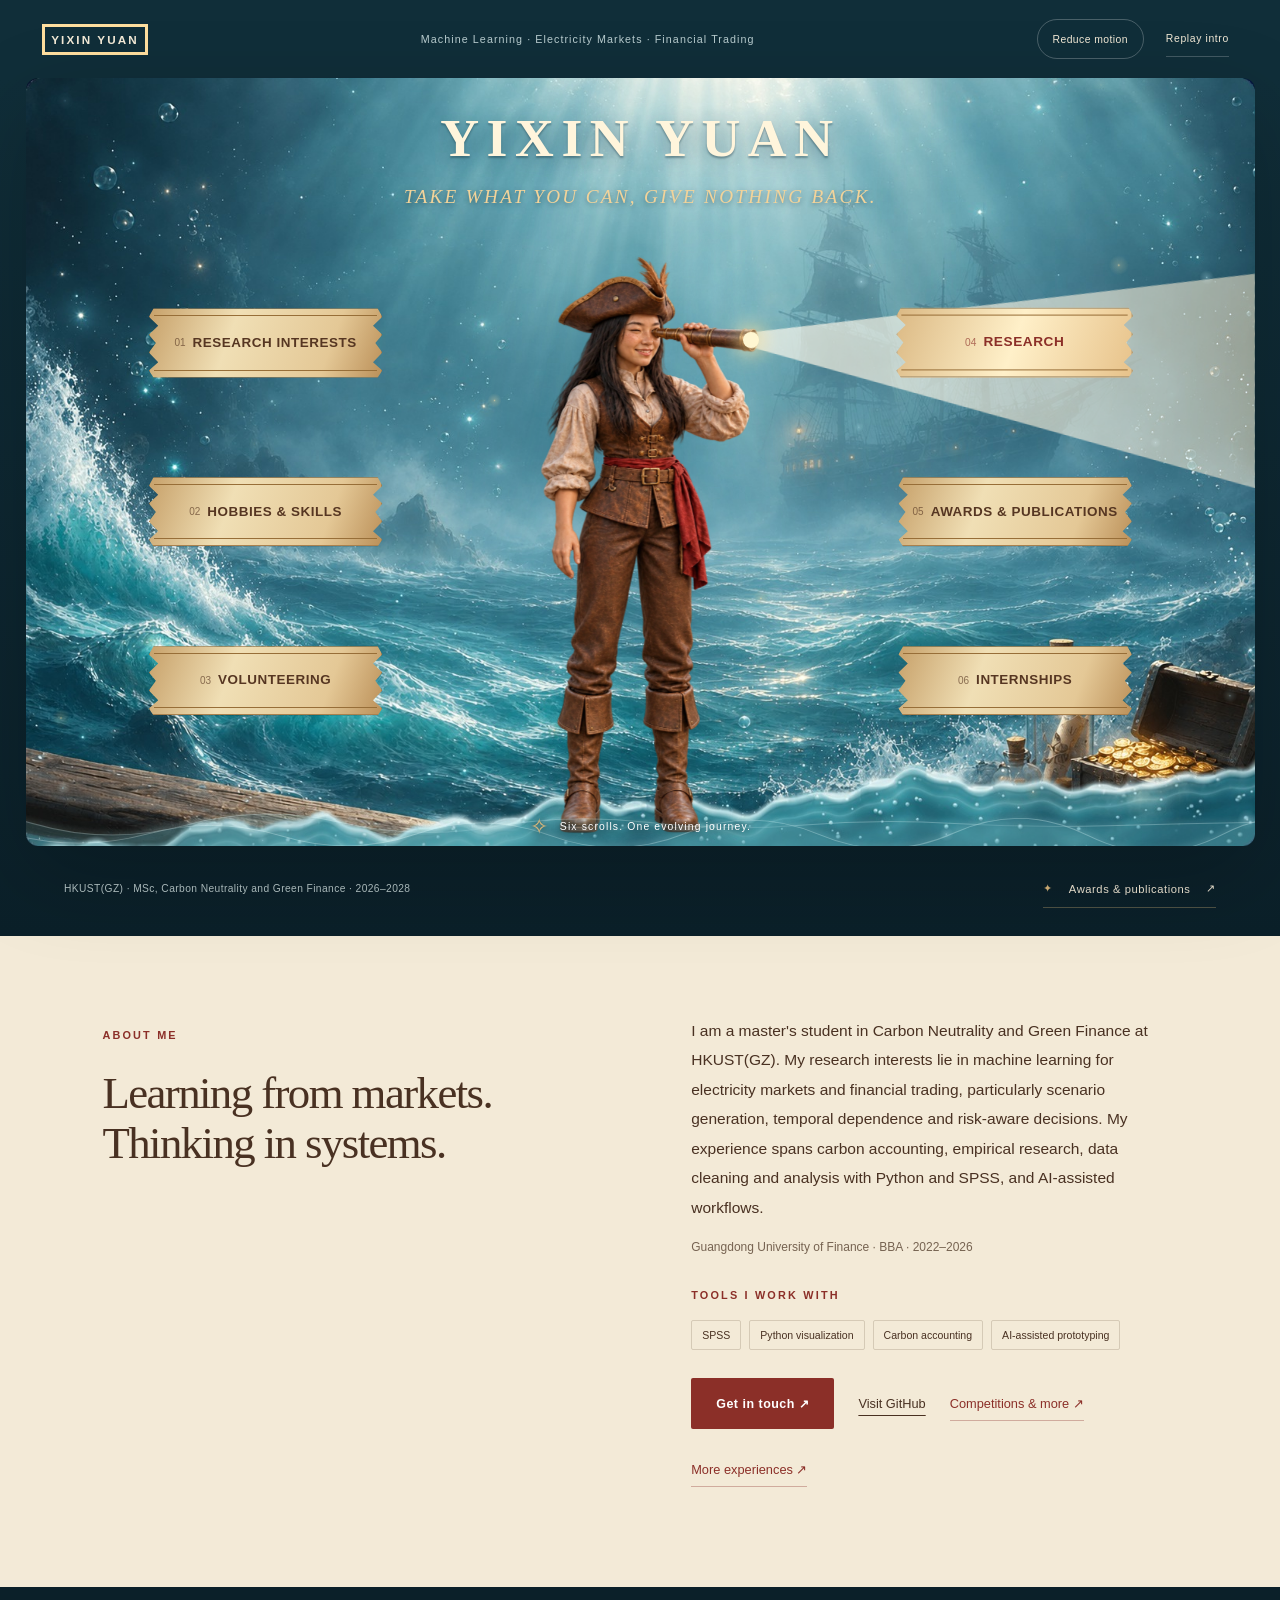
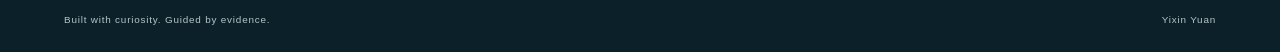
==== commit ea541aeb: "Add competition descriptions and personal contributions" ====
--- a/index.html
+++ b/index.html
@@ -15,9 +15,9 @@
   <meta name="theme-color" content="#102e39">
   <meta name="description" content="">
   <title>Yixin Yuan</title>
-  <link rel="stylesheet" href="styles.css?v=20261118-release-v10">
-  <script src="config.js?v=20261118-release-v10" defer></script>
-  <script src="app.js?v=20261118-release-v10" defer></script>
+  <link rel="stylesheet" href="styles.css?v=20261126-awards-v11">
+  <script src="config.js?v=20261126-awards-v11" defer></script>
+  <script src="app.js?v=20261126-awards-v11" defer></script>
 </head>
 <body>
   <section id="intro" class="intro intro-six" aria-labelledby="intro-title">
